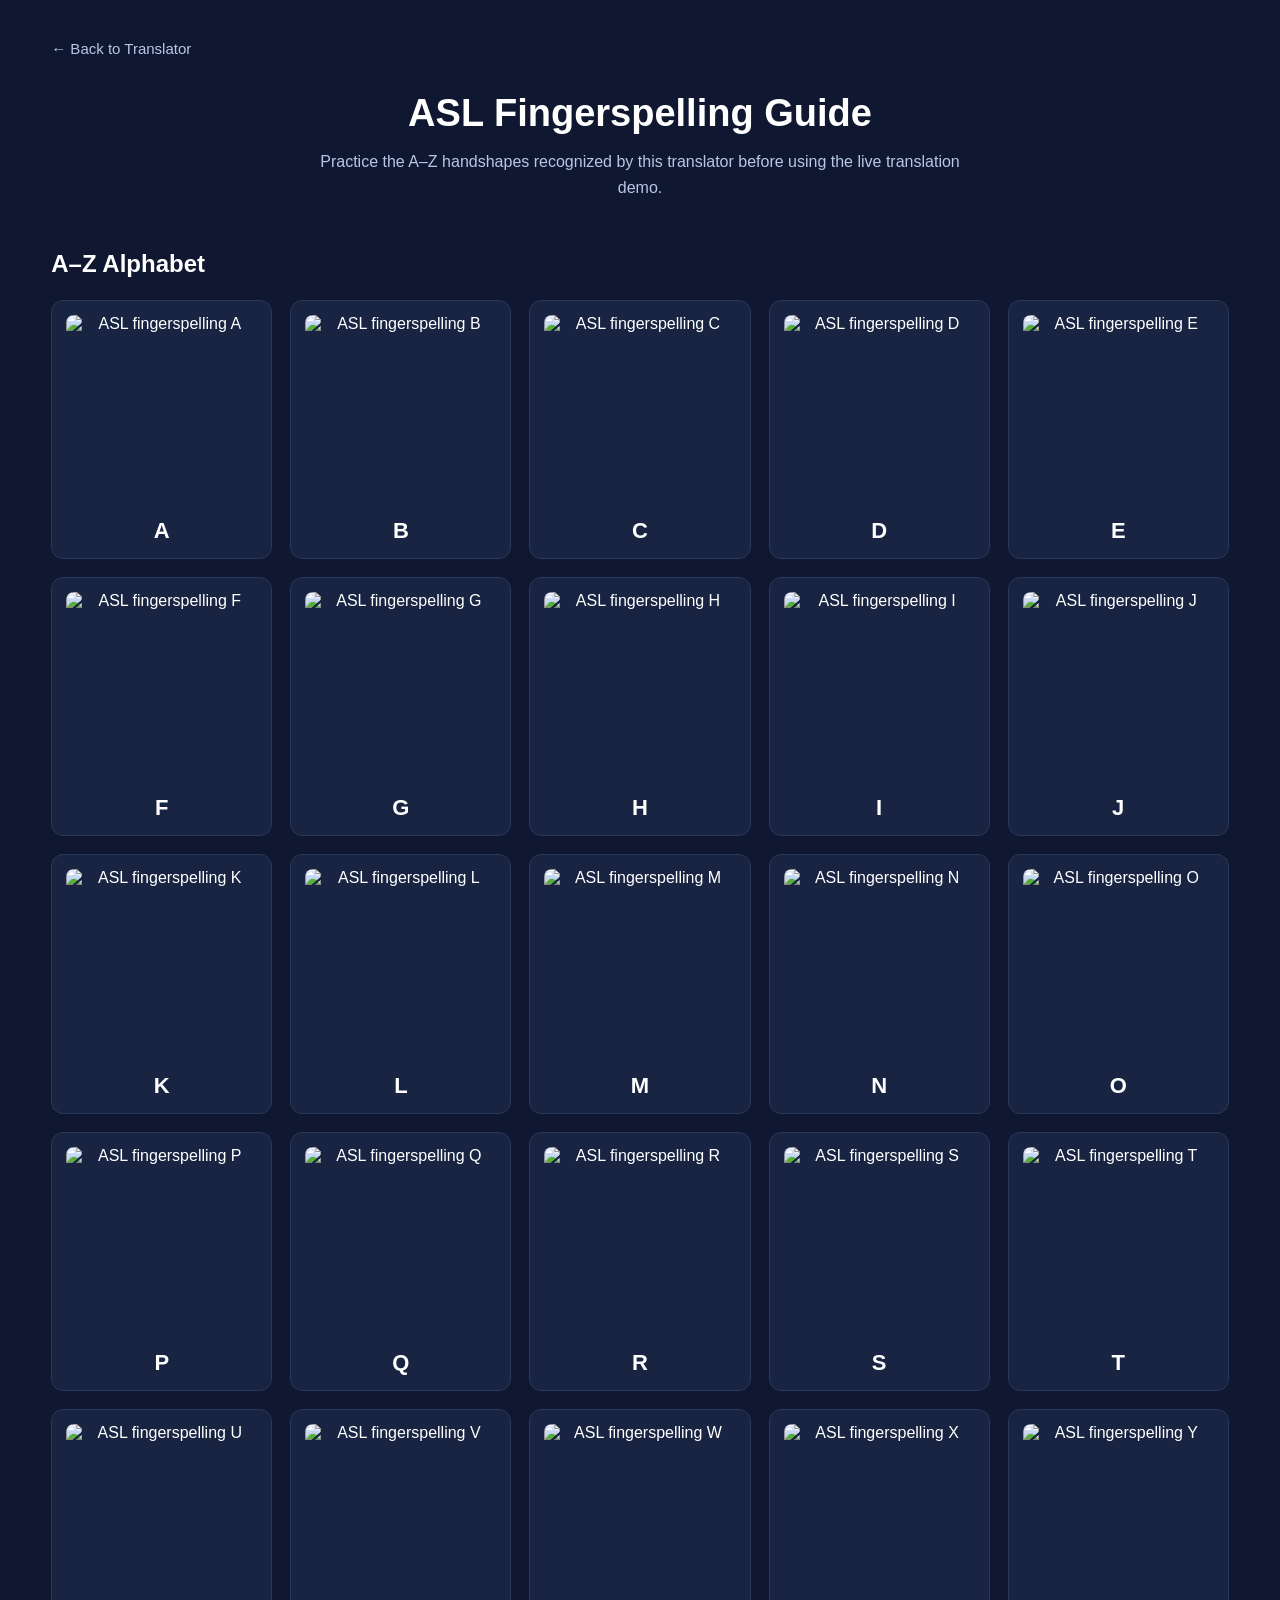
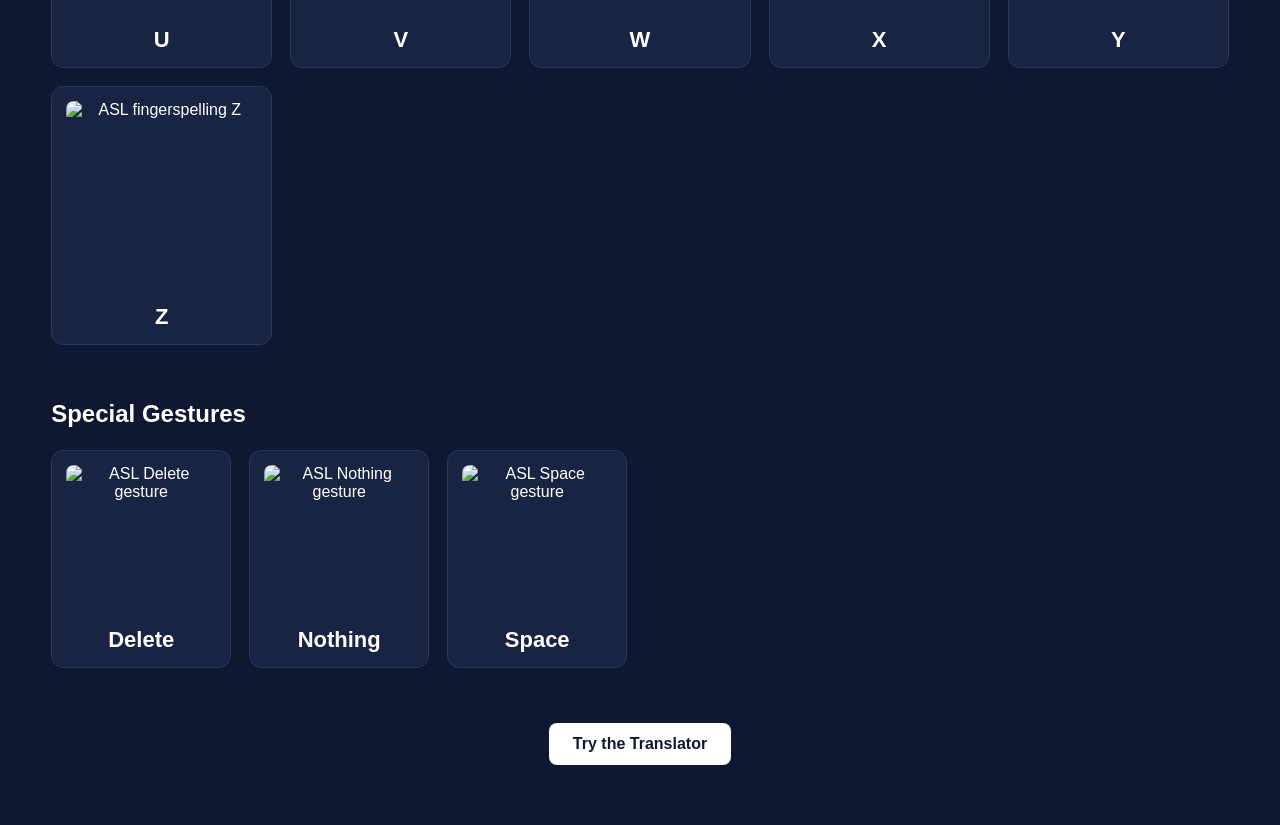
==== app/frontend/guide.html @ a6efd512 "WIP: Setting up backend configuration for deployment and created a user guide tutorial page." ====
<!DOCTYPE html>
<html lang="en">
<head>
    <meta charset="UTF-8">
    <meta name="viewport" content="width=device-width, initial-scale=1.0">

    <title>ASL Fingerspelling Guide</title>

    <link rel="stylesheet" href="css/guide.css">
</head>

<body>

    <main class="guide-container">

        <a href="index.html" class="back-link">← Back to Translator</a>

        <header class="guide-header">
            <h1>ASL Fingerspelling Guide</h1>

            <p>
                Practice the A–Z handshapes recognized by this translator
                before using the live translation demo.
            </p>
        </header>

        <section class="alphabet-section">
            <h2>A–Z Alphabet</h2>

            <div id="alphabet-grid" class="alphabet-grid"></div>
        </section>

        <section class="special-section">
            <h2>Special Gestures</h2>

            <div id="special-grid" class="special-grid"></div>
        </section>

        <a href="index.html" class="translator-button">
            Try the Translator
        </a>

    </main>

    <script>
        const letters = "ABCDEFGHIJKLMNOPQRSTUVWXYZ".split("");
        const API_BASED_URL = window.APP_CONFIG?.API_BASE_URL ?? "";
        const alphabetGrid = document.getElementById("alphabet-grid");

        letters.forEach(letter => {

            const card = document.createElement("div");
            card.className = "letter-card";

            card.innerHTML = `
                <img
                    src="${API_BASED_URL}/assets/guide_images/${letter}_test.jpg"
                    alt="ASL fingerspelling ${letter}"
                >
                <span>${letter}</span>
            `;

            alphabetGrid.appendChild(card);
        });


        const specialGestures = [
            {
                name: "Delete",
                file: "del_test.jpg"
            },
            {
                name: "Nothing",
                file: "nothing_test.jpg"
            },
            {
                name: "Space",
                file: "space_test.jpg"
            }
        ];

        const specialGrid = document.getElementById("special-grid");

        specialGestures.forEach(gesture => {

            const card = document.createElement("div");
            card.className = "letter-card";

            card.innerHTML = `
                <img
                    src="${API_BASED_URL}/assets/guide_images/${gesture.file}"
                    alt="ASL ${gesture.name} gesture"
                >
                <span>${gesture.name}</span>
            `;

            specialGrid.appendChild(card);
        });
    </script>

</body>
</html>
---- app/frontend/css/guide.css ----
* {
    box-sizing: border-box;
    margin: 0;
    padding: 0;
}

body {
    font-family: Arial, sans-serif;
    background: #0f1830;
    color: #ffffff;
    min-height: 100vh;
}

.guide-container {
    width: min(1200px, 92%);
    margin: 0 auto;
    padding: 40px 0 60px;
}

/* Back button */

.back-link {
    display: inline-block;
    color: #b8c7e6;
    text-decoration: none;
    font-size: 15px;
    margin-bottom: 35px;
}

.back-link:hover {
    color: #ffffff;
}


/* Header */

.guide-header {
    text-align: center;
    margin-bottom: 50px;
}

.guide-header h1 {
    font-size: 38px;
    margin-bottom: 14px;
}

.guide-header p {
    max-width: 650px;
    margin: 0 auto;
    color: #b8c7e6;
    line-height: 1.6;
    font-size: 16px;
}


/* Section headings */

.alphabet-section h2,
.special-section h2 {
    font-size: 24px;
    margin-bottom: 22px;
}


/* Alphabet grid */

.alphabet-grid {
    display: grid;
    grid-template-columns: repeat(5, 1fr);
    gap: 18px;
}


/* Letter cards */

.letter-card {
    background: #182442;
    border: 1px solid #293858;
    border-radius: 12px;
    padding: 14px;
    text-align: center;

    transition:
        transform 0.2s ease,
        border-color 0.2s ease;
}

.letter-card:hover {
    transform: translateY(-3px);
    border-color: #50658e;
}

.letter-card img {
    width: 100%;
    aspect-ratio: 1 / 1;
    object-fit: cover;
    border-radius: 8px;
    display: block;
    margin-bottom: 12px;
}

.letter-card span {
    display: block;
    font-size: 22px;
    font-weight: 600;
}


/* Special gestures */

.special-section {
    margin-top: 55px;
}

.special-grid {
    display: grid;
    grid-template-columns: repeat(3, 180px);
    gap: 18px;
}


/* Translator button */

.translator-button {
    display: block;
    width: fit-content;

    margin: 55px auto 0;

    padding: 12px 24px;

    background: #ffffff;
    color: #0f1830;

    text-decoration: none;
    border-radius: 8px;

    font-weight: 600;

    transition: opacity 0.2s ease;
}

.translator-button:hover {
    opacity: 0.85;
}


/* Tablet */

@media (max-width: 900px) {

    .alphabet-grid {
        grid-template-columns: repeat(4, 1fr);
    }
}


/* Mobile */

@media (max-width: 650px) {

    .guide-container {
        padding-top: 25px;
    }

    .guide-header h1 {
        font-size: 30px;
    }

    .alphabet-grid {
        grid-template-columns: repeat(2, 1fr);
        gap: 12px;
    }

    .special-grid {
        grid-template-columns: repeat(2, 1fr);
    }
}


/* Small phones */

@media (max-width: 400px) {

    .letter-card {
        padding: 10px;
    }

    .letter-card span {
        font-size: 20px;
    }
}
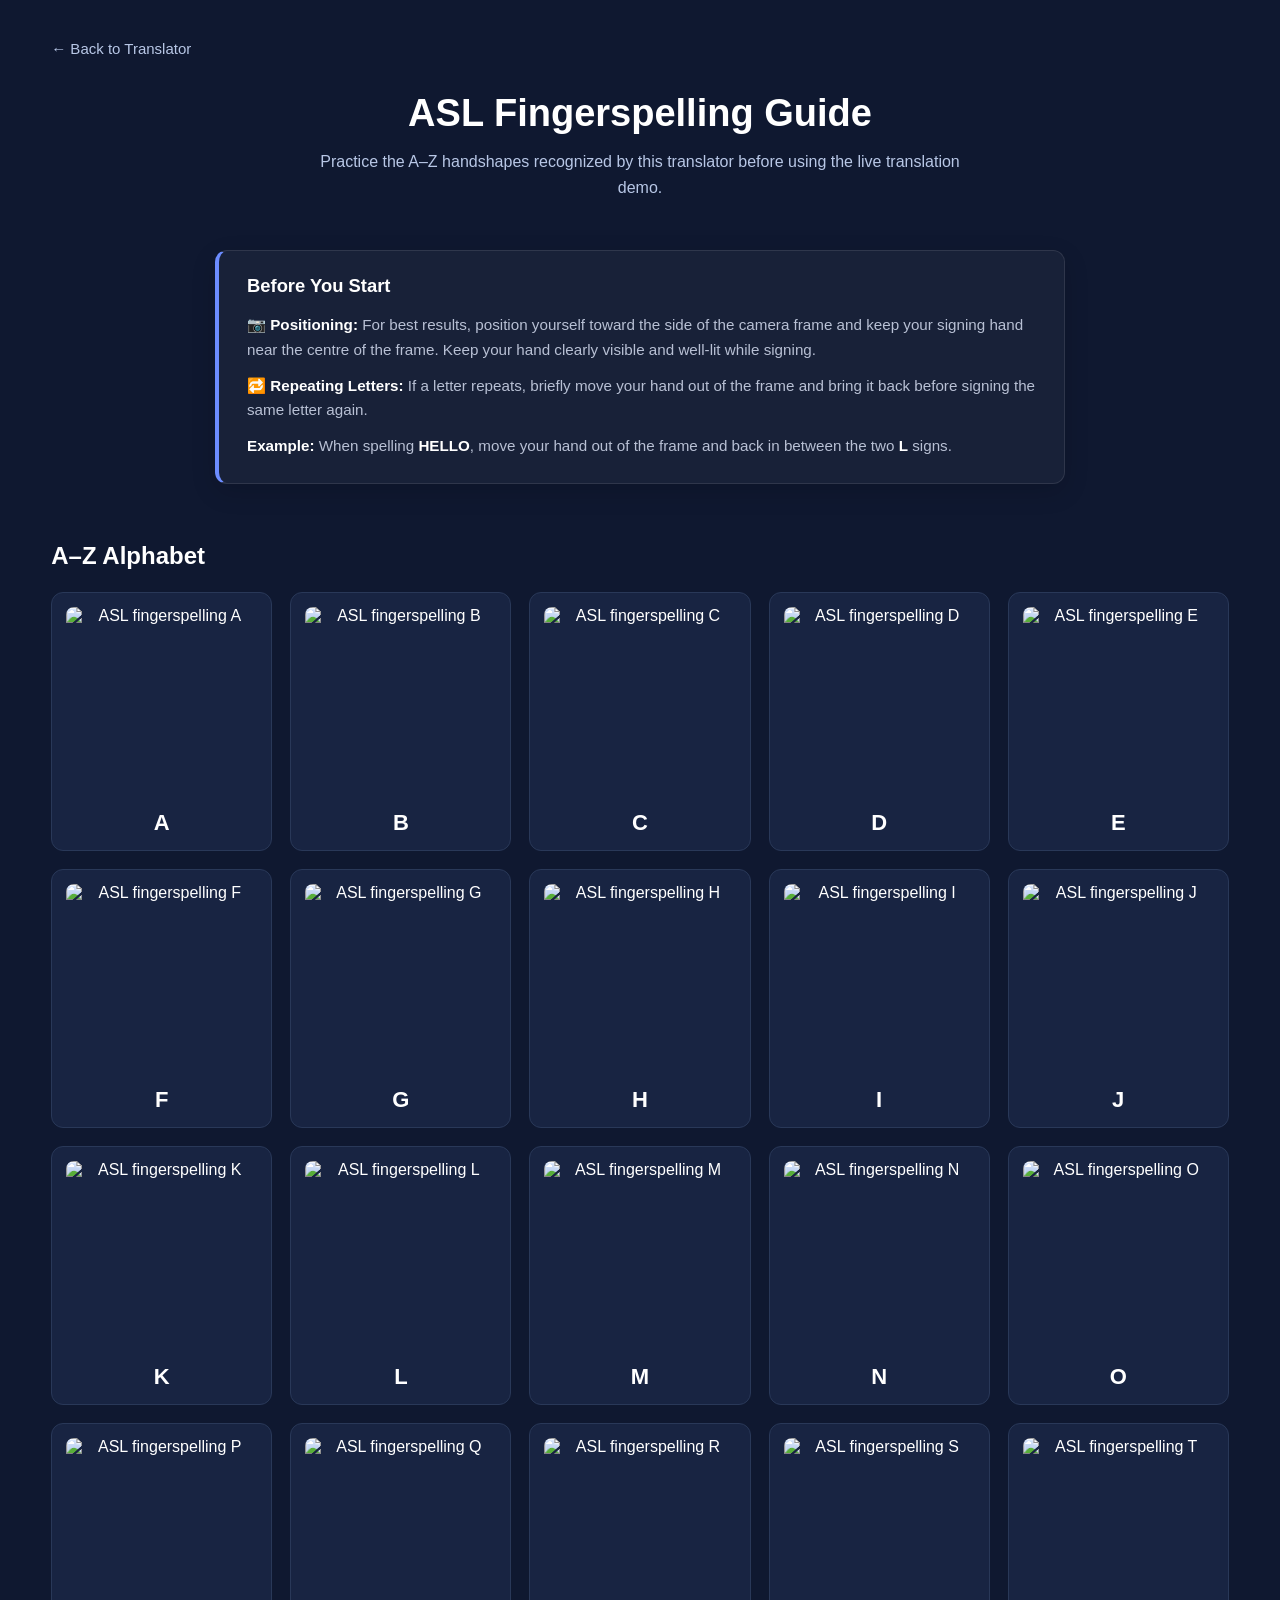
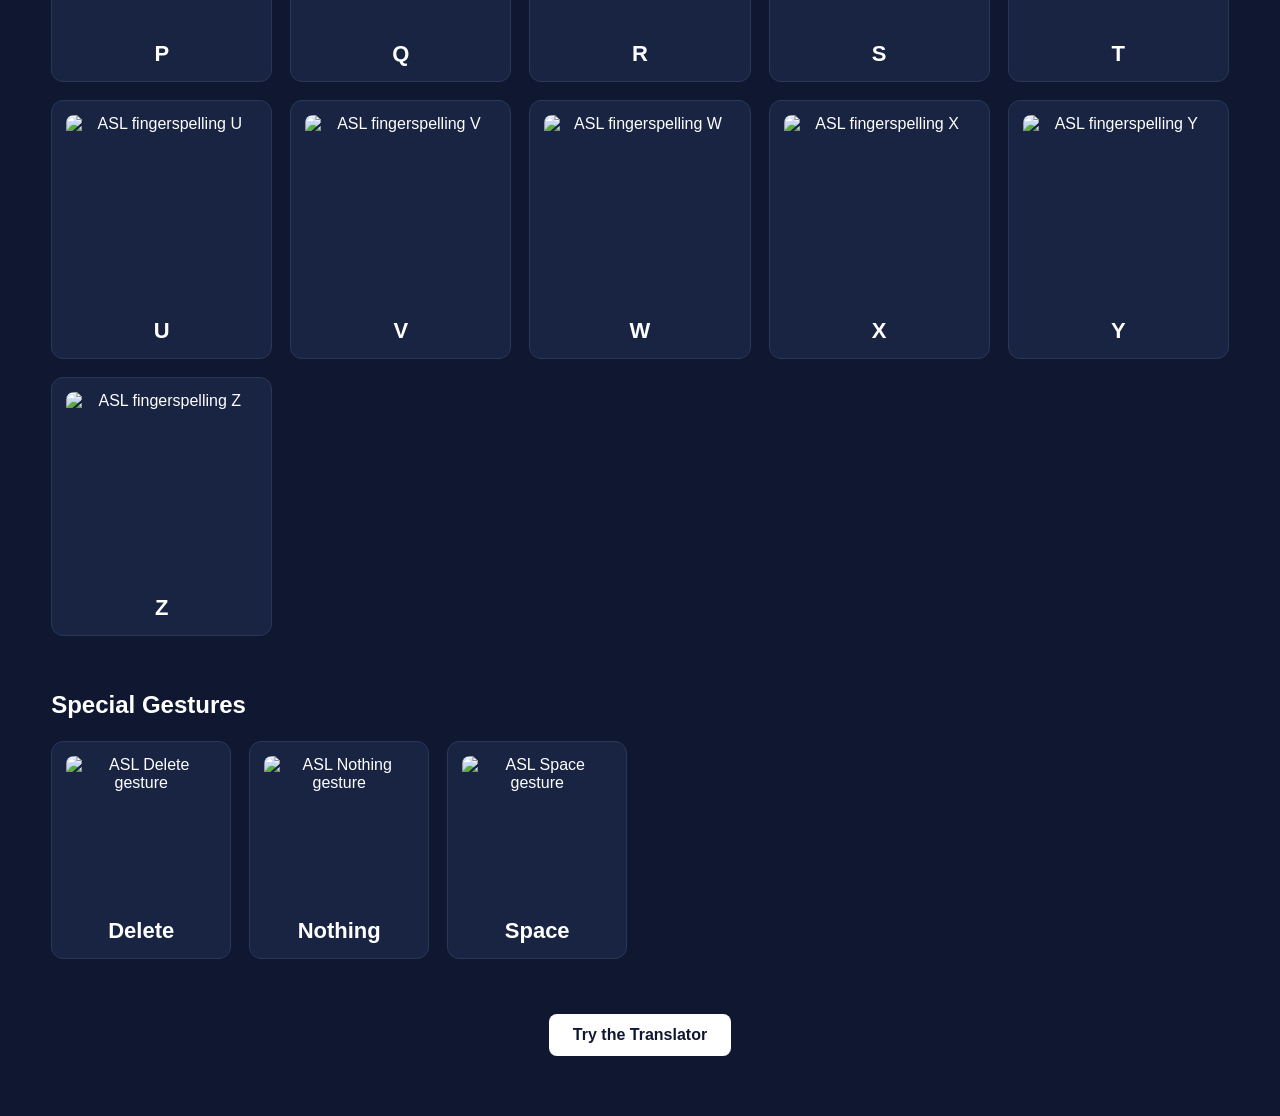
==== commit ac3bfb79: "Completed configuration and made final changes to frontend for deployment." ====
--- a/app/frontend/guide.html
+++ b/app/frontend/guide.html
@@ -13,6 +13,7 @@
 
     <main class="guide-container">
 
+
         <a href="index.html" class="back-link">← Back to Translator</a>
 
         <header class="guide-header">
@@ -23,6 +24,31 @@
                 before using the live translation demo.
             </p>
         </header>
+
+        <div class="guide-instructions">
+            <h2>Before You Start</h2>
+
+            <p>
+                <strong>📷 Positioning:</strong>
+                For best results, position yourself toward the side of the camera frame
+                and keep your signing hand near the centre of the frame.
+                Keep your hand clearly visible and well-lit while signing.
+            </p>
+
+            <p>
+                <strong>🔁 Repeating Letters:</strong>
+                If a letter repeats, briefly move your hand out of the frame and
+                bring it back before signing the same letter again.
+            </p>
+
+            <p>
+                <strong>Example:</strong>
+                When spelling <strong>HELLO</strong>, move your hand out of the frame
+                and back in between the two <strong>L</strong> signs.
+            </p>
+        </div><br>
+
+
 
         <section class="alphabet-section">
             <h2>A–Z Alphabet</h2>
--- a/app/frontend/css/guide.css
+++ b/app/frontend/css/guide.css
@@ -191,3 +191,42 @@
     }
 }
 
+.guide-instructions {
+    margin: 1.5rem auto 2.5rem;
+    max-width: 850px;
+    padding: 1.5rem 1.75rem;
+
+    background: rgba(255, 255, 255, 0.04);
+    border: 1px solid rgba(255, 255, 255, 0.1);
+    border-left: 4px solid #6c8cff;
+    border-radius: 12px;
+
+    text-align: left;
+    box-shadow: 0 8px 25px rgba(0, 0, 0, 0.15);
+}
+
+.guide-instructions h2 {
+    margin: 0 0 1rem;
+    font-size: 1.15rem;
+    font-weight: 600;
+    color: #ffffff;
+}
+
+.guide-instructions p {
+    margin: 0.75rem 0;
+    color: #b8c0d4;
+    line-height: 1.6;
+    font-size: 0.95rem;
+}
+
+.guide-instructions p:first-of-type {
+    margin-top: 0;
+}
+
+.guide-instructions p:last-of-type {
+    margin-bottom: 0;
+}
+
+.guide-instructions strong {
+    color: #ffffff;
+}
